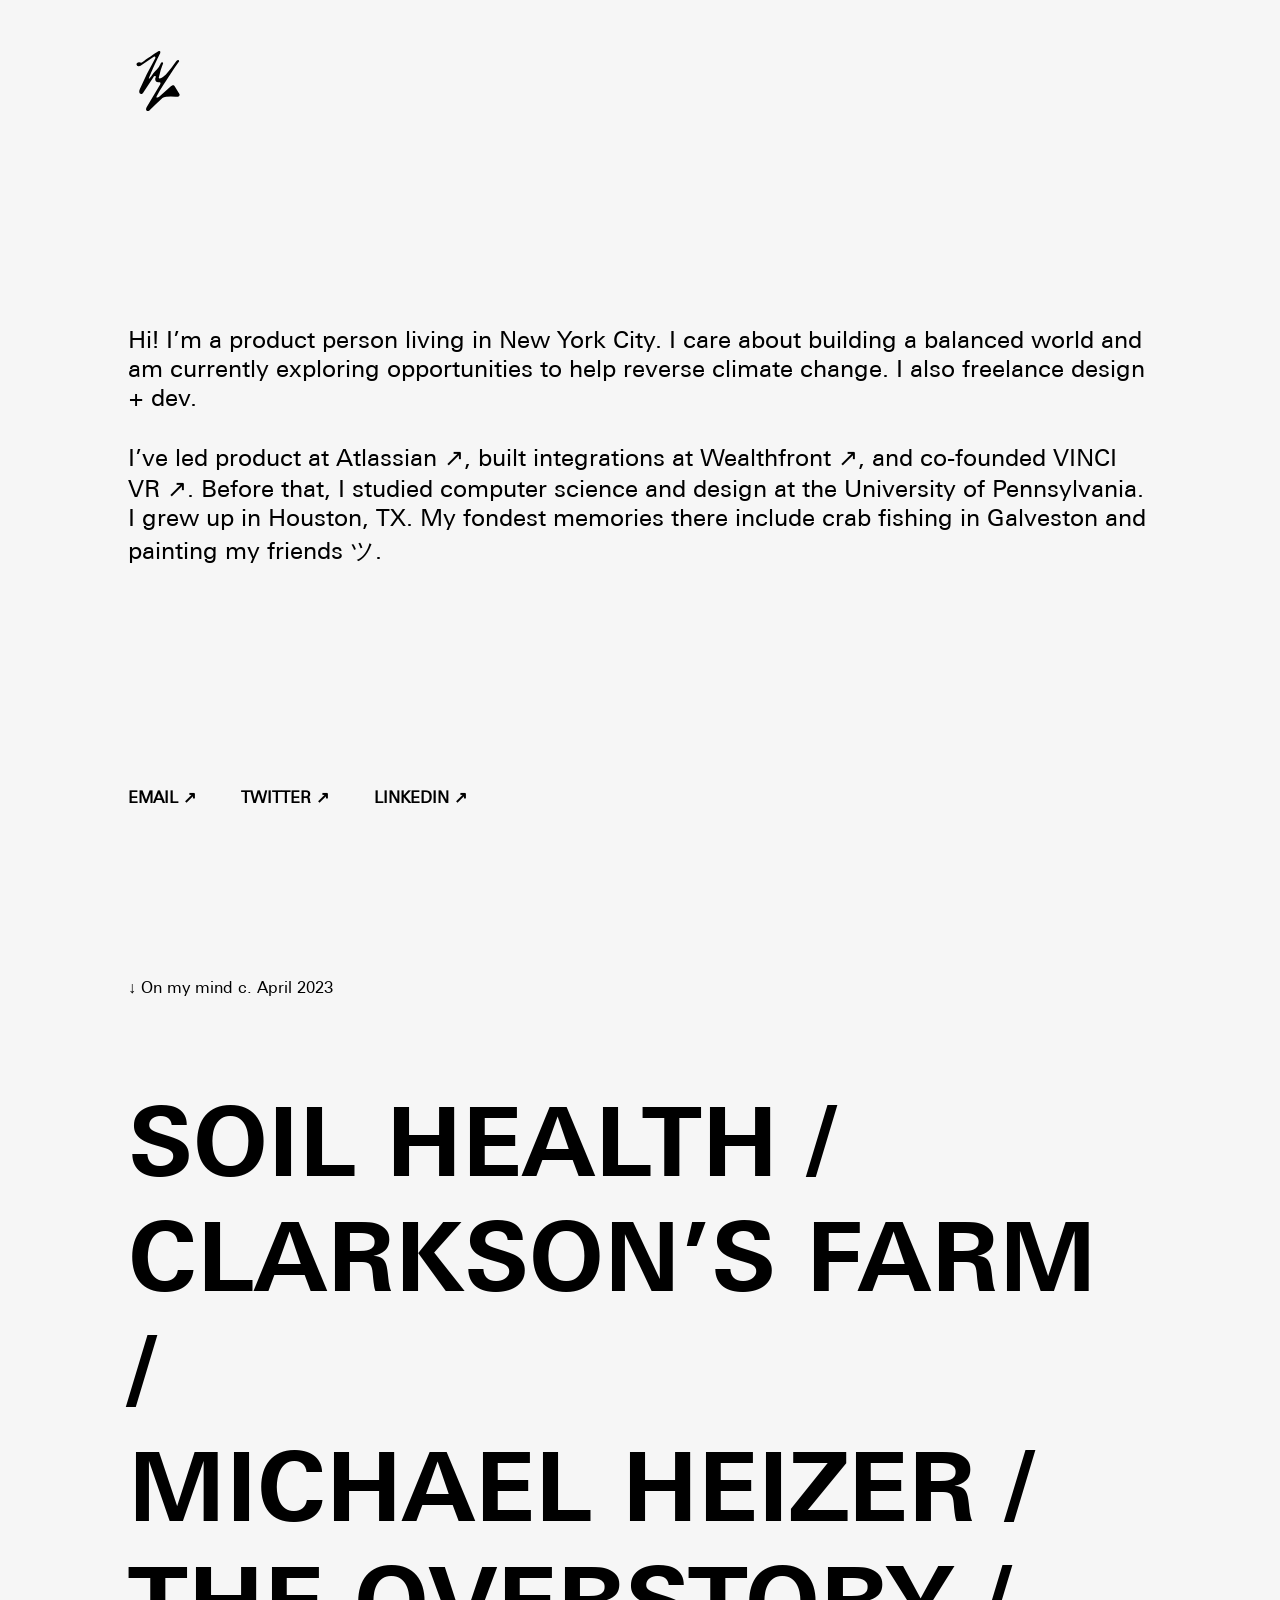
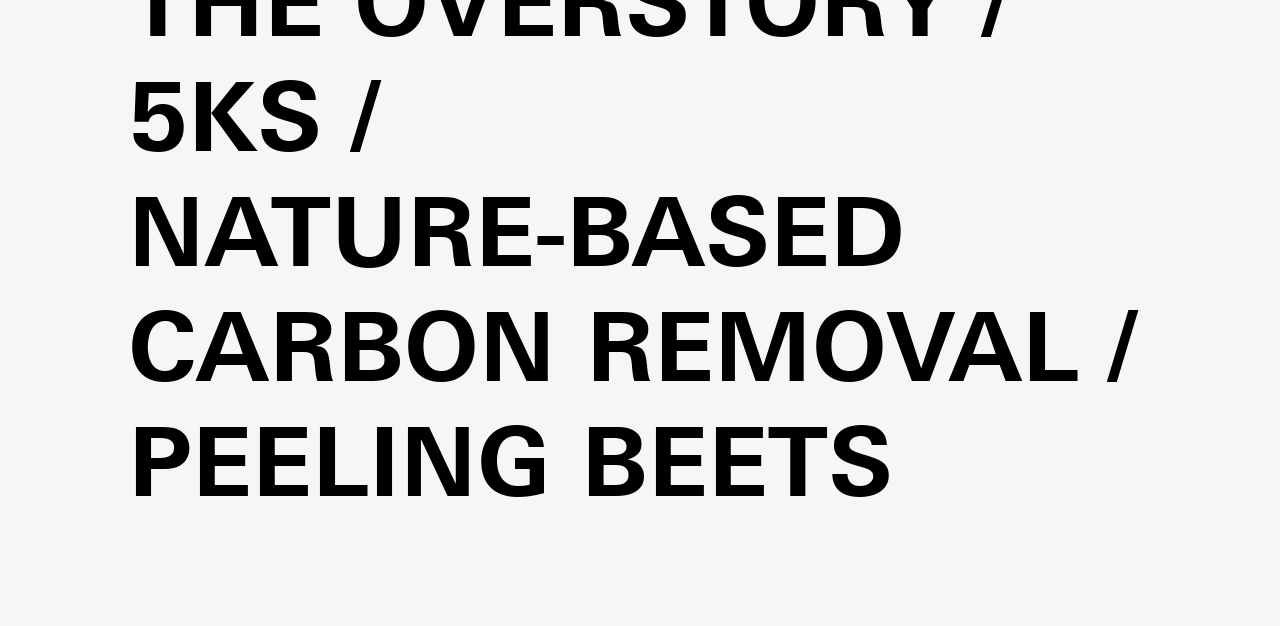
==== index.html @ 4f577766 "fixed index.html name" ====
<html>
  <head>
    <link rel="stylesheet" type="text/css" href="t.css">
    <title>Tiffany Yue</title>
  <body>
    <div class='container'>
      <img src = "logo.svg" alt="ty"/ id='logo-mark'>
      <p class='intro'>
      Hi! I’m a product person living in New York City. I care about building a balanced world and am currently exploring opportunities to help reverse climate change. I also freelance design + dev. <br><br>

      I’ve led <a href='https://www.atlassian.com/company/careers/graduates/apm' target='_blank'>product at Atlassian ↗</a>, <a href='https://www.wealthfront.com/blog/introducing-coinbase/' target='_blank'>built integrations at Wealthfront ↗</a>, and <a href='https://www.vinci-vr.com/' target='_blank'>co-founded VINCI VR ↗</a>. Before that, I studied computer science and design at the University of Pennsylvania. I grew up in Houston, TX. My fondest memories there include crab fishing in Galveston and <a href='https://jmp.sh/yI7St2bC' target='_blank'>painting my friends ツ</a>.<br><br>
      </p>
      <p class='find-me'>
          <a href='mailto:tiffanyzyue@gmail.com' target='_blank' class='contact-link'>EMAIL ↗</a>
          <a href='https://twitter.com/tiffanyyue_' target='_blank' class='contact-link'>TWITTER ↗</a>
          <a href='https://www.linkedin.com/in/tiffanyyue-/' target='_blank' class='contact-link'>LINKEDIN ↗</a>
      </p>
    </div>
    <div class='below-fold'>
      <p class='title'>
          ↓ On my mind c. April 2023
        </p>
      <p class='on-my-mind'>
        SOIL HEALTH / <br>
        CLARKSON’S FARM / <br>
        MICHAEL HEIZER / <br>
        THE OVERSTORY / <br>
        5KS / <br>
        NATURE-BASED CARBON REMOVAL / <br>
        PEELING BEETS
      </p>
    </div>
  </body>
</html>
---- t.css ----
@font-face {
  font-family: univers-next-pro-bold;
  src: url("./fonts/UniversNextProBold.ttf");
}

@font-face {
  font-family: univers-next-pro-regular;
  src: url("./fonts/UniversNextProRegular.ttf");
}

html {
  background-color: F6F6F6;
}

body {
  width: 80%;
  margin: auto;
}

::selection {
  color: white;
  background: black;
}

.container {
  min-height: 86%;
  display: flex;
  flex-direction: column;
  justify-content: space-between;
  padding-top: 5%;
  padding-bottom: 5%;
}

#logo-mark {
  width: 60px;
  margin-bottom: 4%;
}

.contact-link {
  font-weight: bold;
  margin-right: 40px;
  text-decoration: none;
  border-bottom: none;
}

.contact-link:hover {
  color: 0047FF;
  border-bottom: none;
}

.intro {
  font-family:'univers-next-pro-regular';
  font-size: 24px;
}

.find-me {
  font-family:'univers-next-pro-regular';
  font-size: 16px;
}

a {
  color: black;
  transition: 0.2s;
  text-decoration: none;
}

a:hover {
  color: #0047FF;
  border-bottom: 2px solid #0047FF;
  text-decoration-color: black
}

.title {
  font-family:'univers-next-pro-regular';
  font-size: 16px;
  margin-top: 10%;
}

.on-my-mind {
  font-family: 'univers-next-pro-bold';
  font-size: 96px;
}
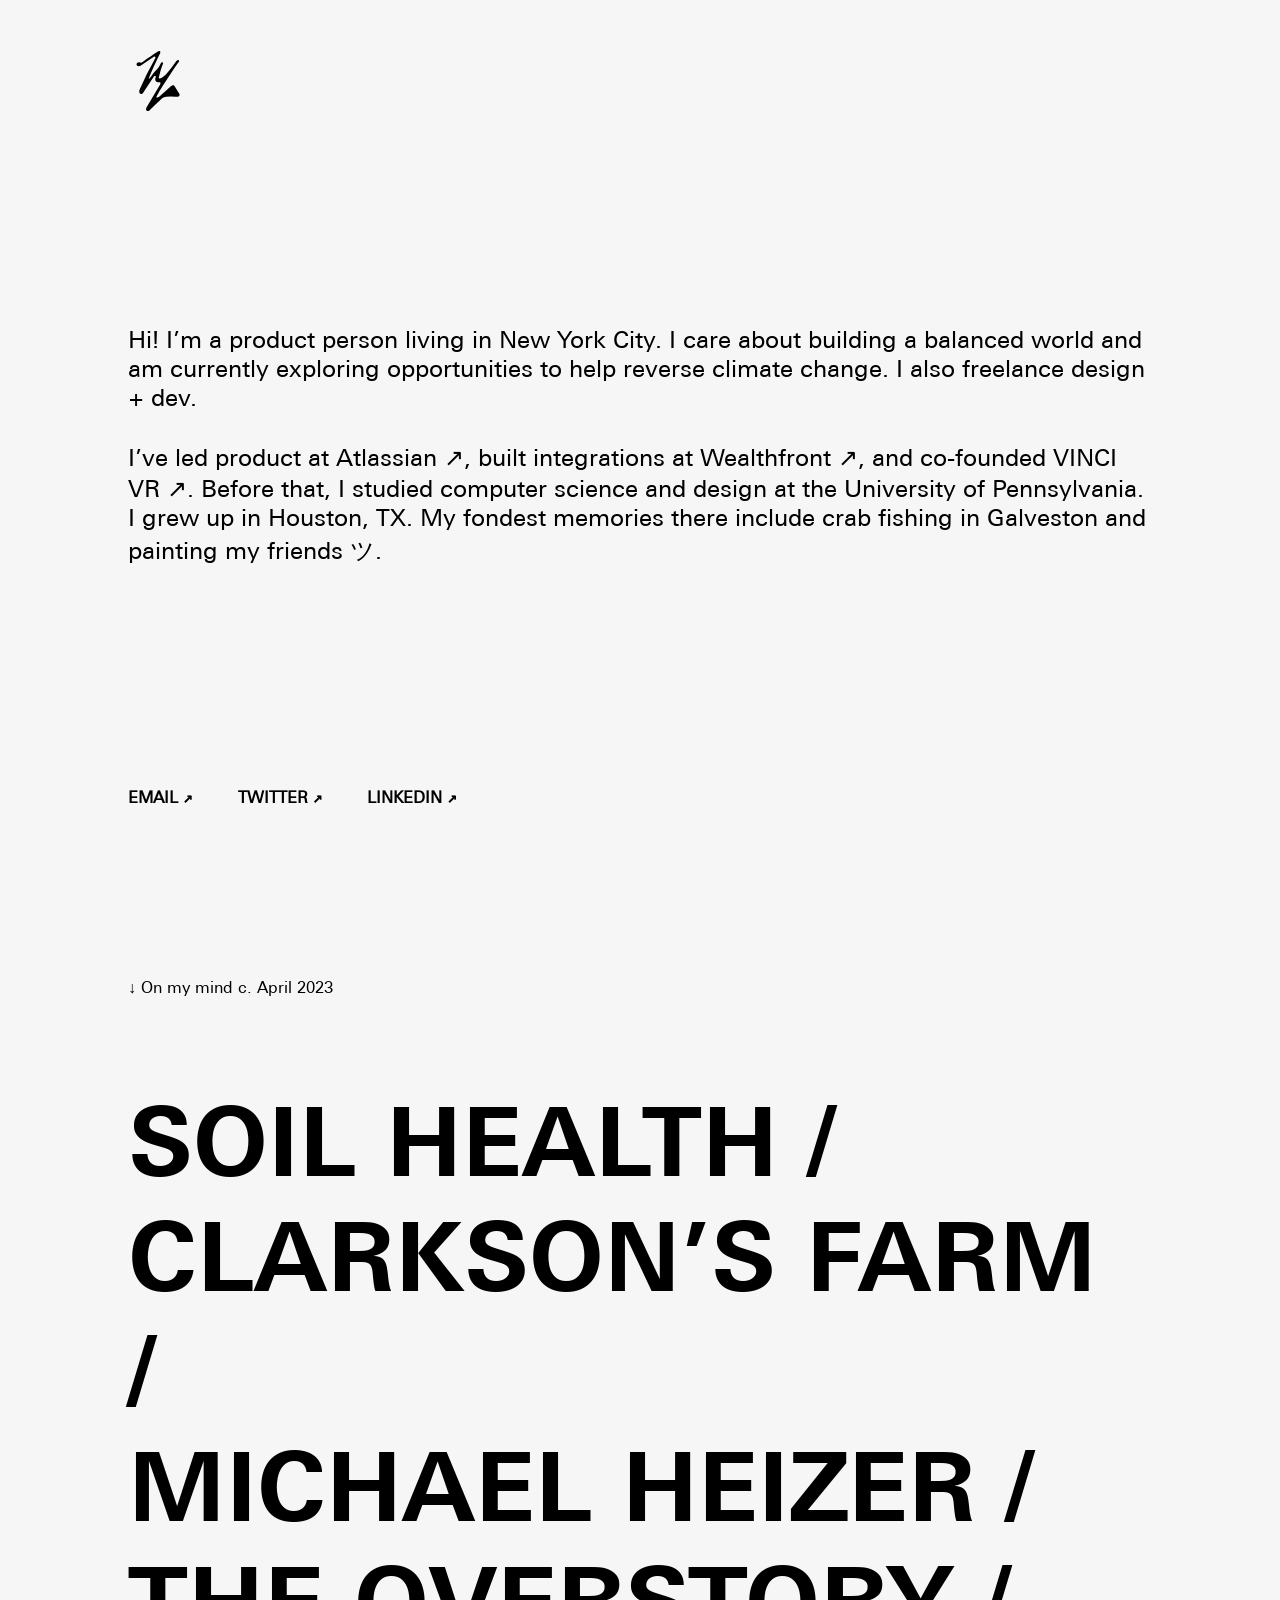
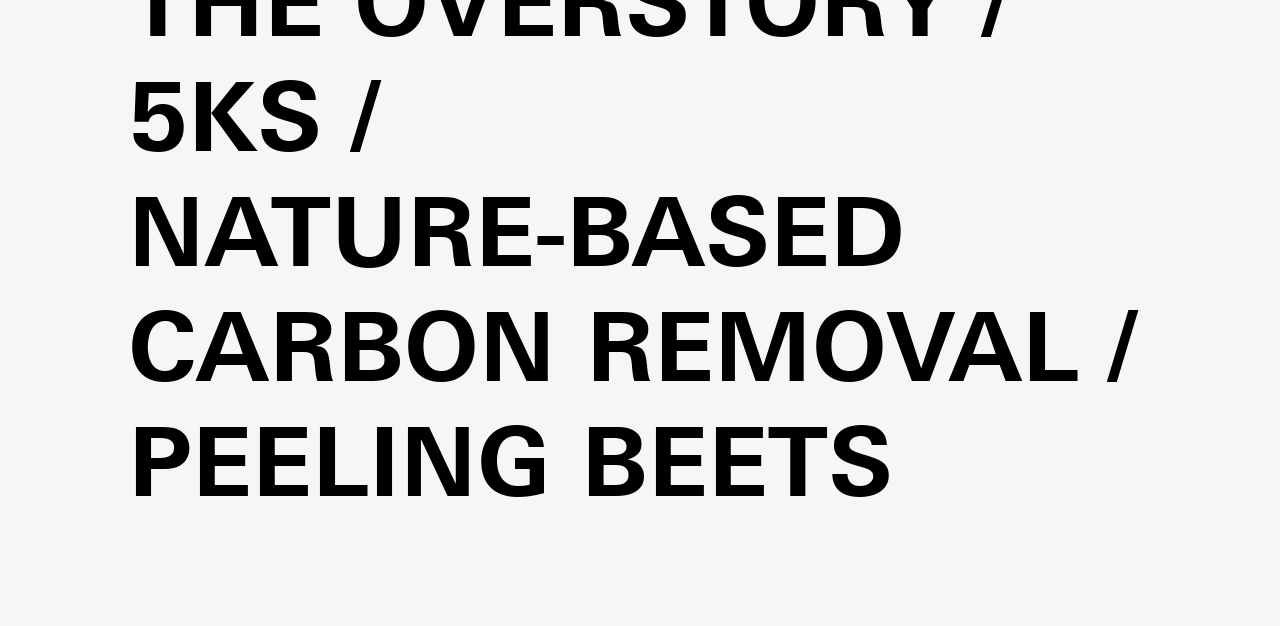
==== commit 8e71d778: "fixed emojis" ====
--- a/index.html
+++ b/index.html
@@ -8,12 +8,12 @@
       <p class='intro'>
       Hi! I’m a product person living in New York City. I care about building a balanced world and am currently exploring opportunities to help reverse climate change. I also freelance design + dev. <br><br>
 
-      I’ve led <a href='https://www.atlassian.com/company/careers/graduates/apm' target='_blank'>product at Atlassian ↗</a>, <a href='https://www.wealthfront.com/blog/introducing-coinbase/' target='_blank'>built integrations at Wealthfront ↗</a>, and <a href='https://www.vinci-vr.com/' target='_blank'>co-founded VINCI VR ↗</a>. Before that, I studied computer science and design at the University of Pennsylvania. I grew up in Houston, TX. My fondest memories there include crab fishing in Galveston and <a href='https://jmp.sh/yI7St2bC' target='_blank'>painting my friends ツ</a>.<br><br>
+      I’ve led <a href='https://www.atlassian.com/company/careers/graduates/apm' target='_blank'>product at Atlassian <span style="font-family: monospace">↗</span></a>, <a href='https://www.wealthfront.com/blog/introducing-coinbase/' target='_blank'>built integrations at Wealthfront <span style="font-family: monospace">↗</span></a>, and <a href='https://www.vinci-vr.com/' target='_blank'>co-founded VINCI VR <span style="font-family: monospace">↗</span></a>. Before that, I studied computer science and design at the University of Pennsylvania. I grew up in Houston, TX. My fondest memories there include crab fishing in Galveston and <a href='https://jmp.sh/yI7St2bC' target='_blank'>painting my friends ツ</a>.<br><br>
       </p>
       <p class='find-me'>
-          <a href='mailto:tiffanyzyue@gmail.com' target='_blank' class='contact-link'>EMAIL ↗</a>
-          <a href='https://twitter.com/tiffanyyue_' target='_blank' class='contact-link'>TWITTER ↗</a>
-          <a href='https://www.linkedin.com/in/tiffanyyue-/' target='_blank' class='contact-link'>LINKEDIN ↗</a>
+          <a href='mailto:tiffanyzyue@gmail.com' target='_blank' class='contact-link'>EMAIL <span style="font-family: monospace">↗</span></a>
+          <a href='https://twitter.com/tiffanyyue_' target='_blank' class='contact-link'>TWITTER <span style="font-family: monospace">↗</span></a>
+          <a href='https://www.linkedin.com/in/tiffanyyue-/' target='_blank' class='contact-link'>LINKEDIN <span style="font-family: monospace">↗</span></a>
       </p>
     </div>
     <div class='below-fold'>
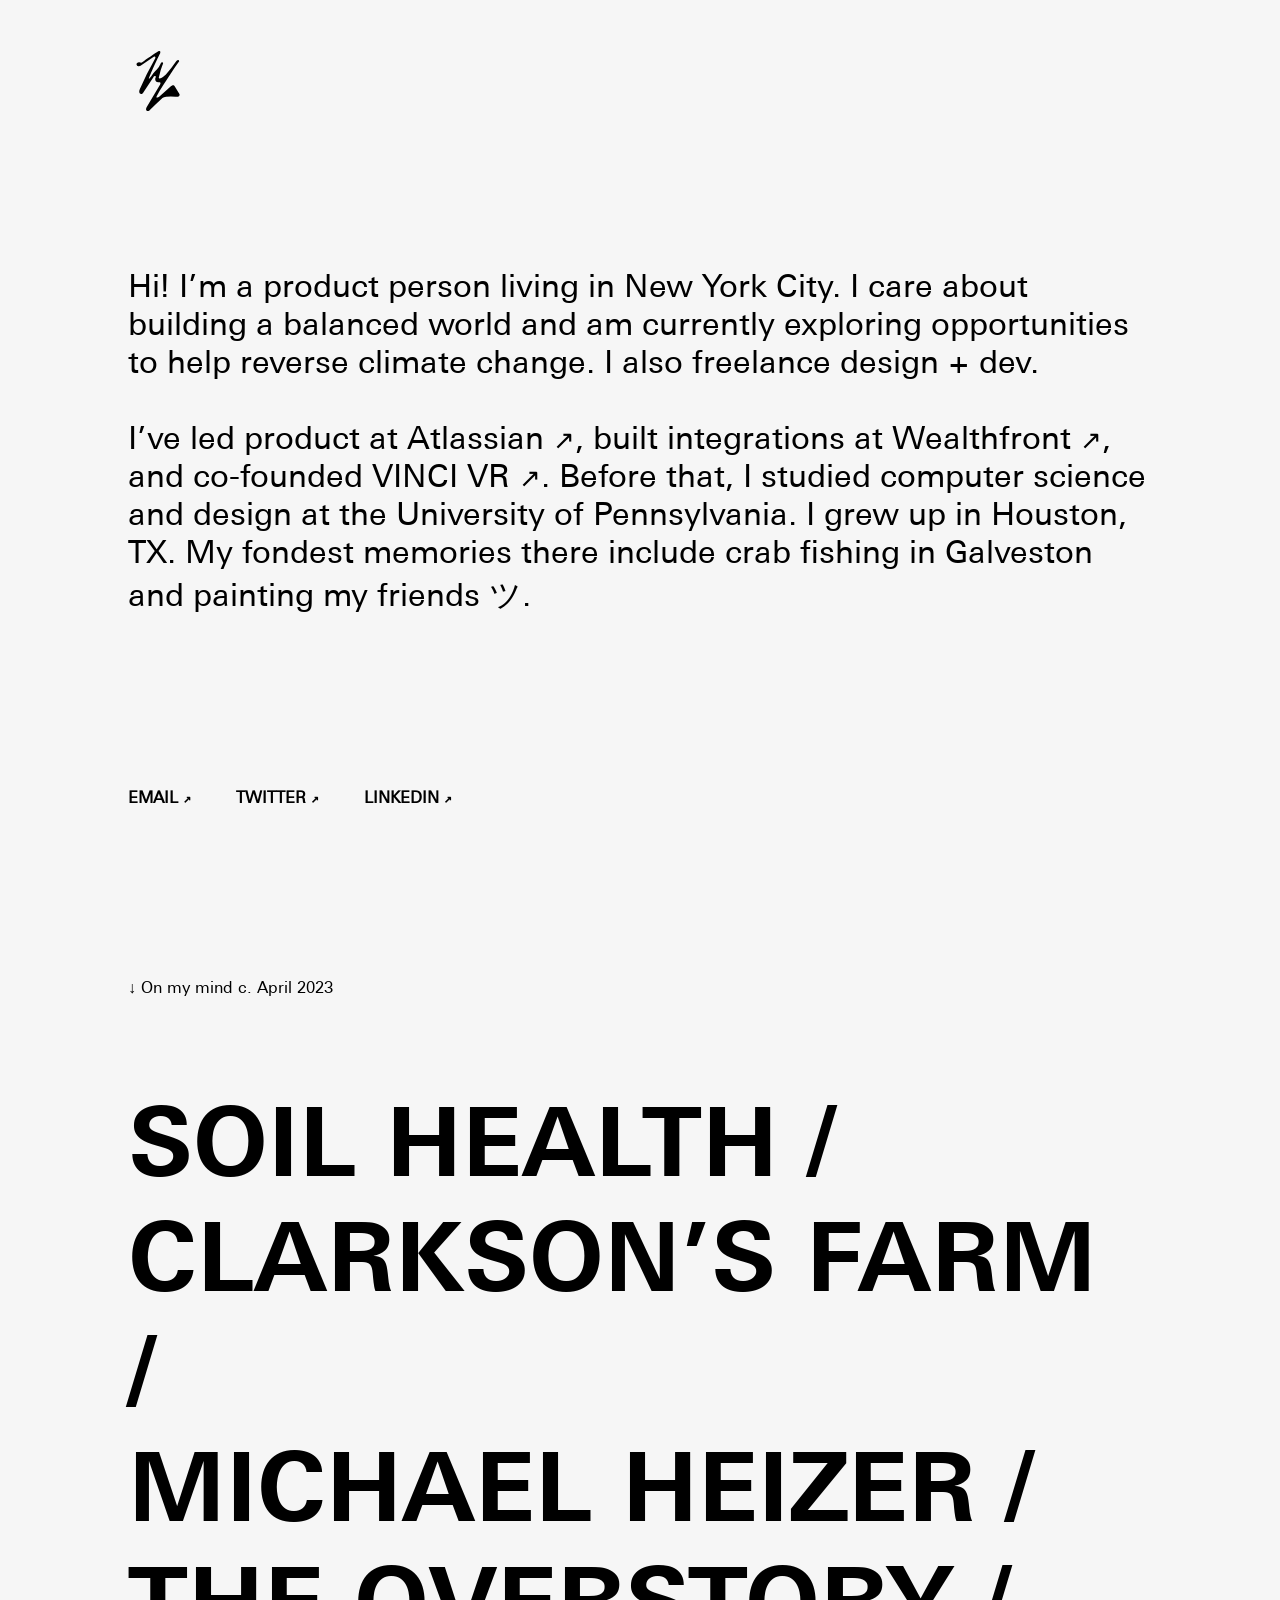
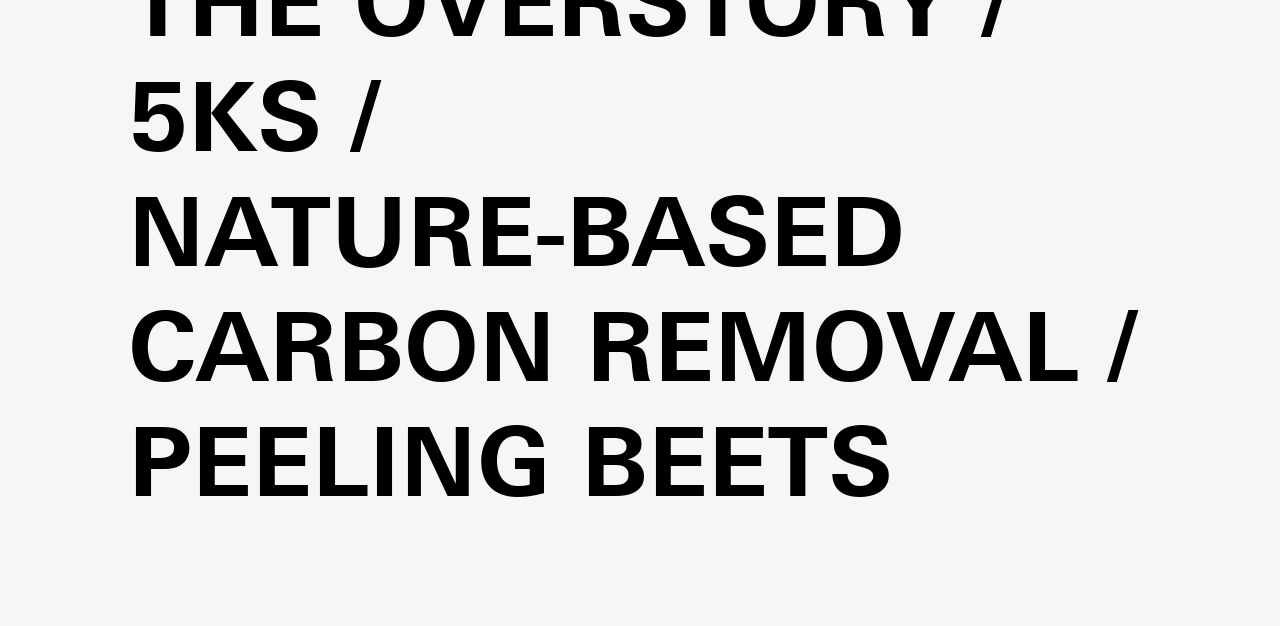
==== commit d7da37c7: "added favicon, fixed mobile font size" ====
--- a/index.html
+++ b/index.html
@@ -1,6 +1,7 @@
 <html>
   <head>
     <link rel="stylesheet" type="text/css" href="t.css">
+    <link rel="icon" type="image/x-icon" href="t-favicon.png">
     <title>Tiffany Yue</title>
   <body>
     <div class='container'>
--- a/t.css
+++ b/t.css
@@ -50,12 +50,12 @@
 
 .intro {
   font-family:'univers-next-pro-regular';
-  font-size: 24px;
+  font-size: 2em;
 }
 
 .find-me {
   font-family:'univers-next-pro-regular';
-  font-size: 16px;
+  font-size: 1em;
 }
 
 a {
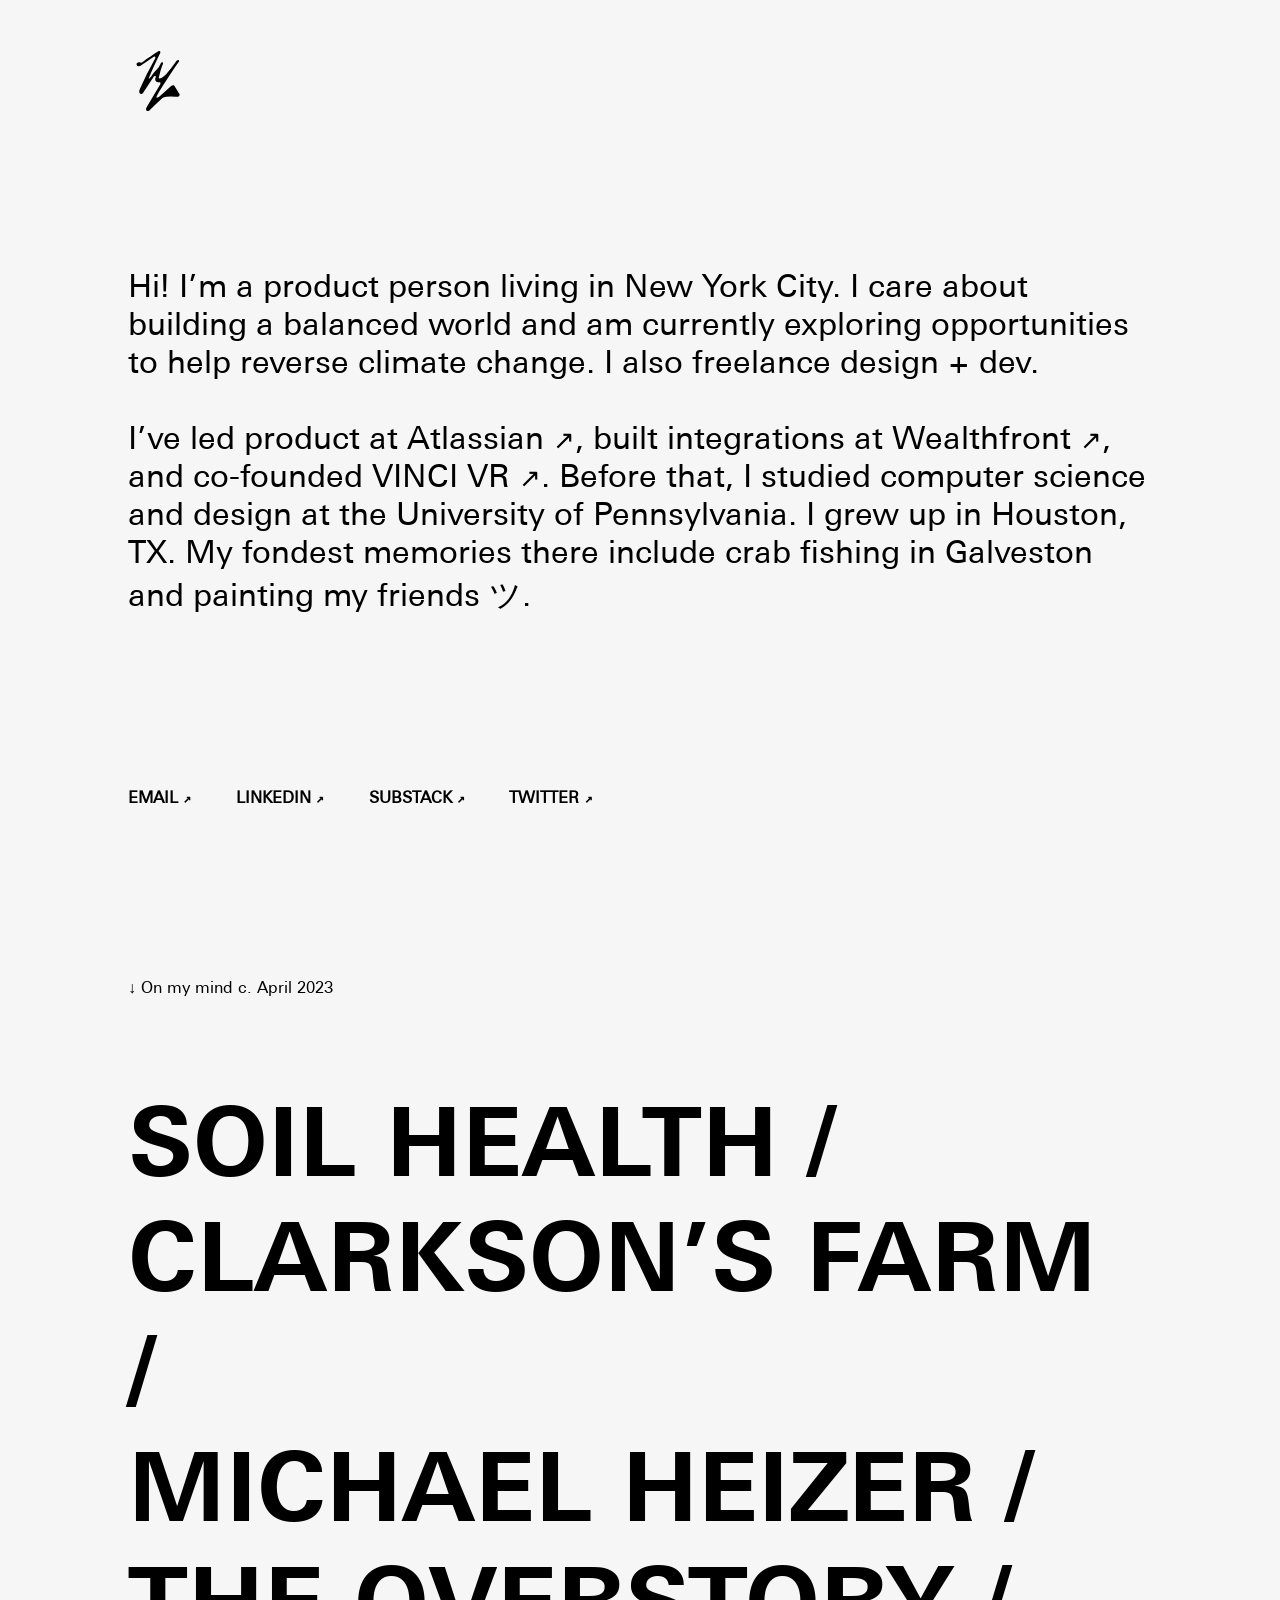
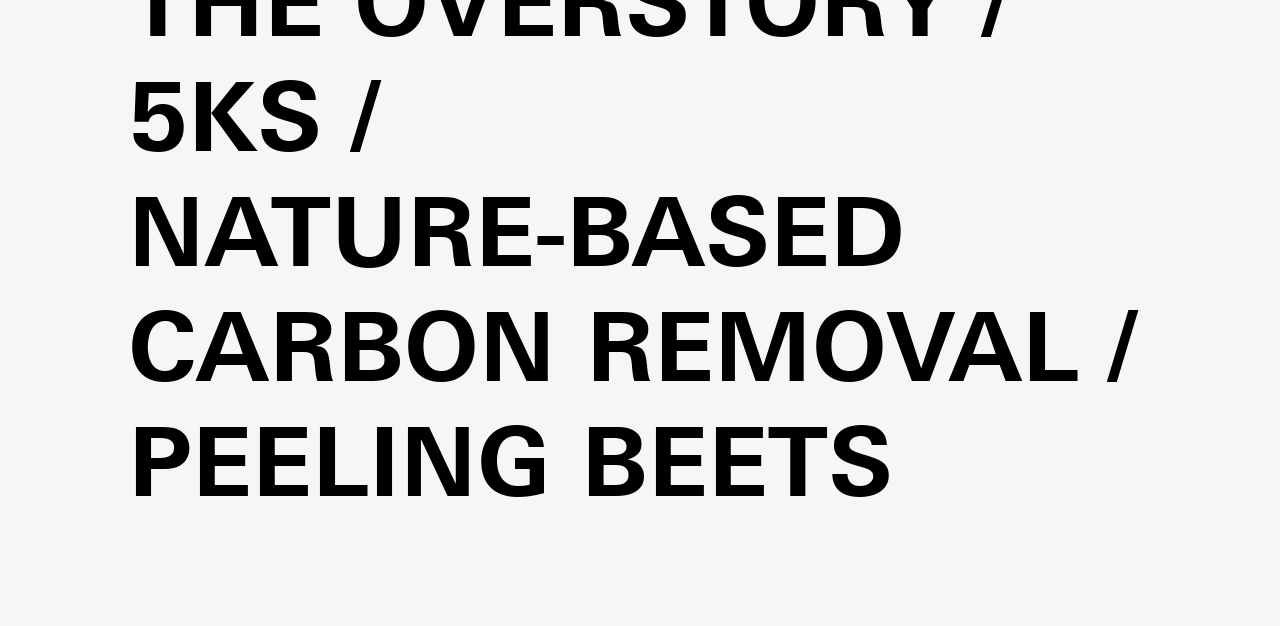
==== commit 7f087e7f: "added Substack link" ====
--- a/index.html
+++ b/index.html
@@ -13,8 +13,9 @@
       </p>
       <p class='find-me'>
           <a href='mailto:tiffanyzyue@gmail.com' target='_blank' class='contact-link'>EMAIL <span style="font-family: monospace">↗</span></a>
+          <a href='https://www.linkedin.com/in/tiffanyyue-/' target='_blank' class='contact-link'>LINKEDIN <span style="font-family: monospace">↗</span></a>
+          <a href='https://commonclimate.substack.com/' target='_blank' class='contact-link'>SUBSTACK <span style="font-family: monospace">↗</span></a>
           <a href='https://twitter.com/tiffanyyue_' target='_blank' class='contact-link'>TWITTER <span style="font-family: monospace">↗</span></a>
-          <a href='https://www.linkedin.com/in/tiffanyyue-/' target='_blank' class='contact-link'>LINKEDIN <span style="font-family: monospace">↗</span></a>
       </p>
     </div>
     <div class='below-fold'>
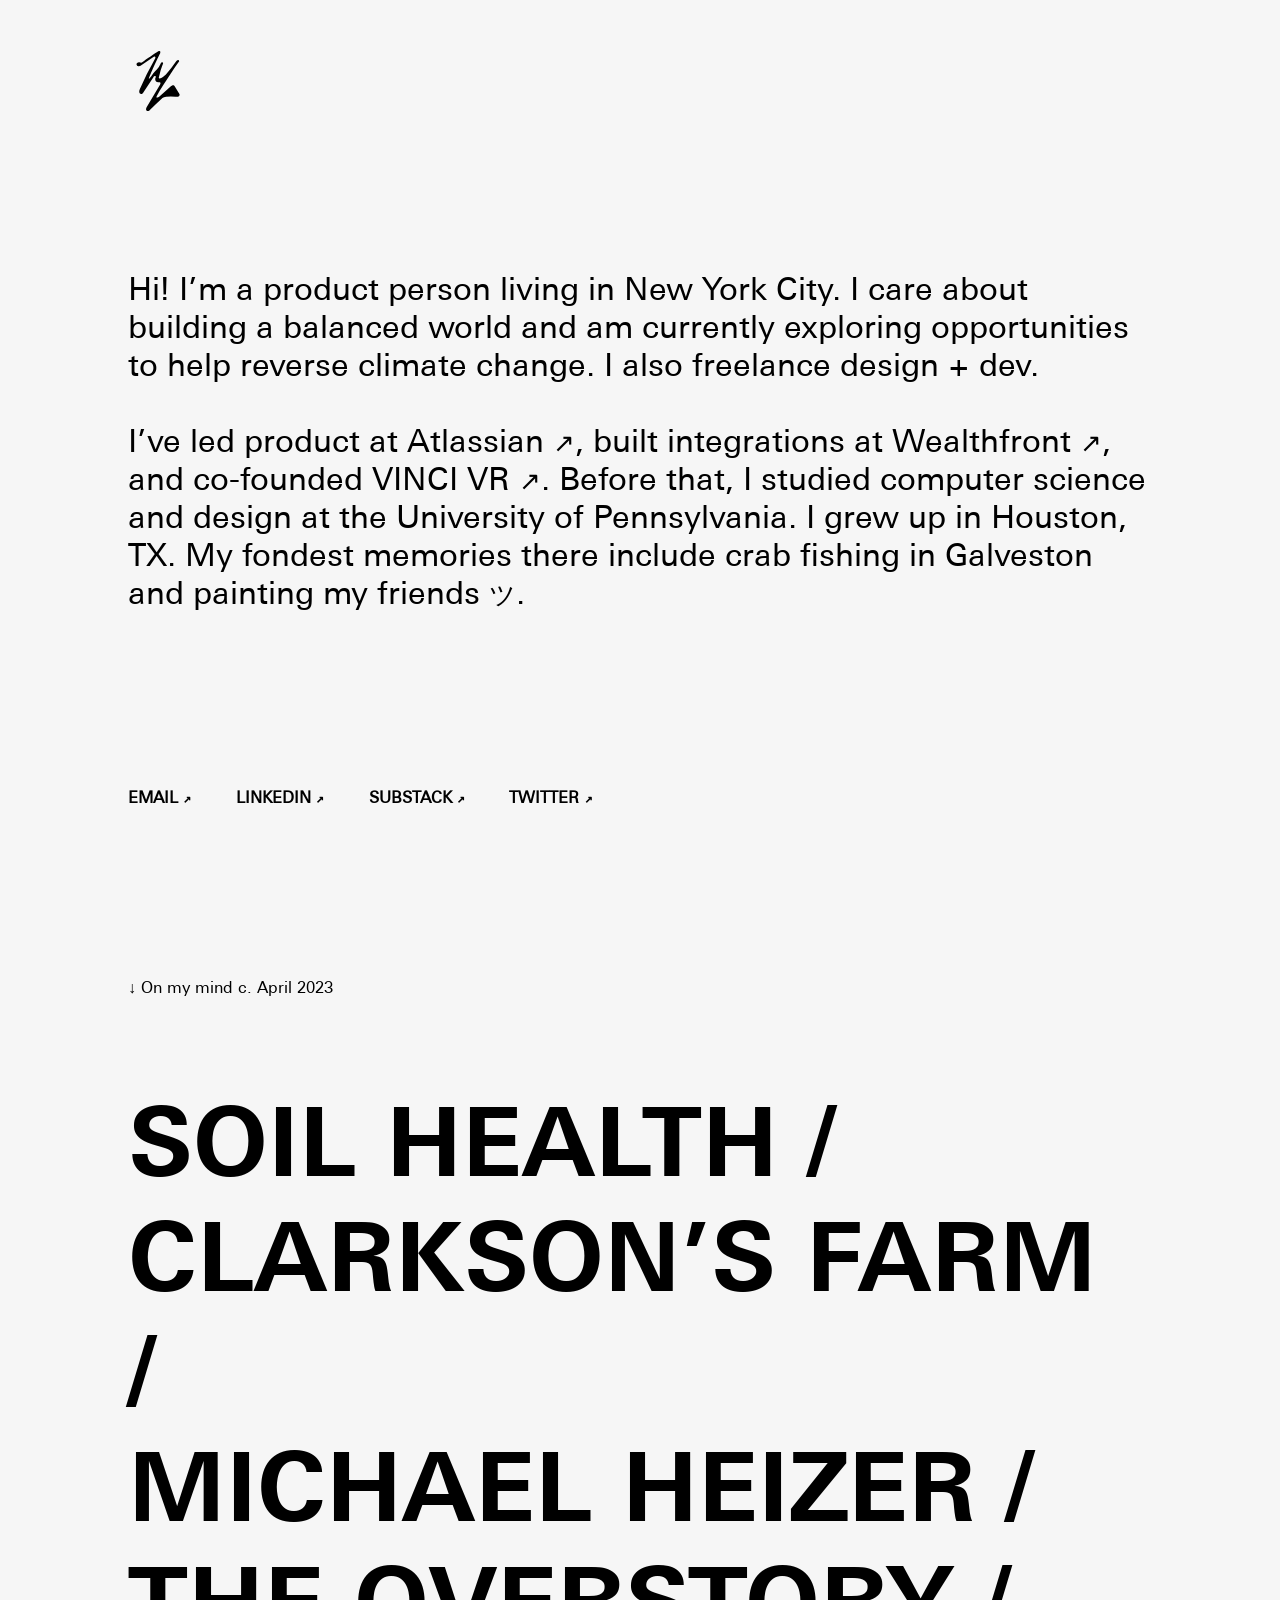
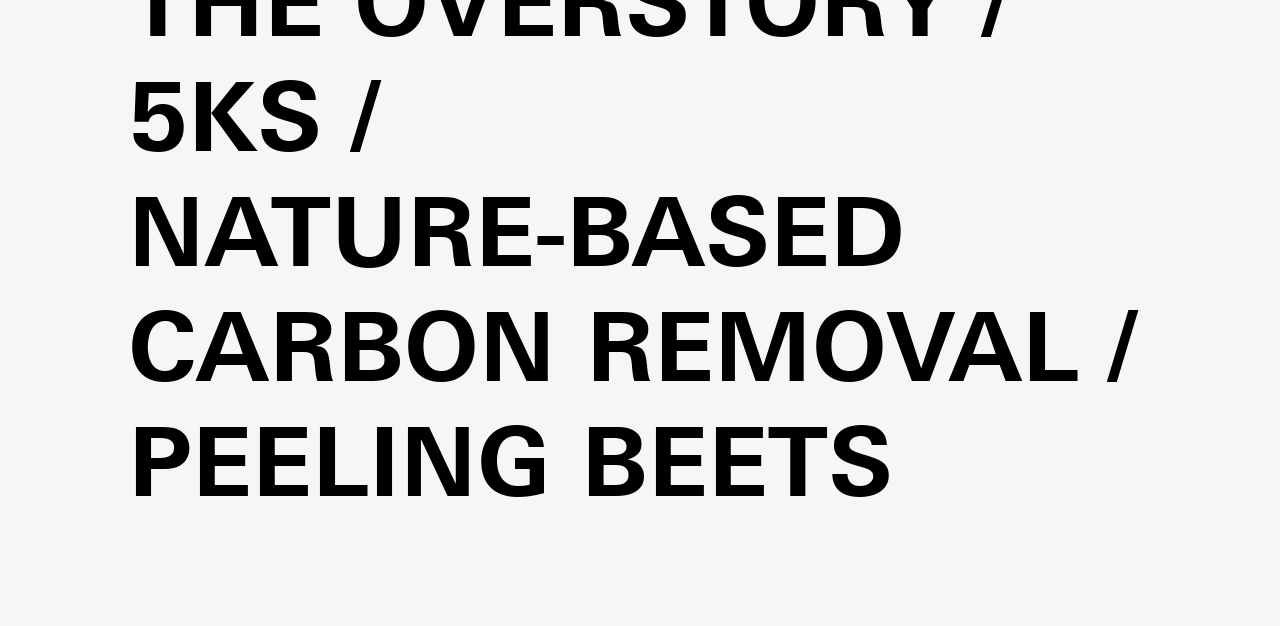
==== commit 2af042a9: "styling on smile for consistent line height" ====
--- a/index.html
+++ b/index.html
@@ -9,7 +9,7 @@
       <p class='intro'>
       Hi! I’m a product person living in New York City. I care about building a balanced world and am currently exploring opportunities to help reverse climate change. I also freelance design + dev. <br><br>
 
-      I’ve led <a href='https://www.atlassian.com/company/careers/graduates/apm' target='_blank'>product at Atlassian <span style="font-family: monospace">↗</span></a>, <a href='https://www.wealthfront.com/blog/introducing-coinbase/' target='_blank'>built integrations at Wealthfront <span style="font-family: monospace">↗</span></a>, and <a href='https://www.vinci-vr.com/' target='_blank'>co-founded VINCI VR <span style="font-family: monospace">↗</span></a>. Before that, I studied computer science and design at the University of Pennsylvania. I grew up in Houston, TX. My fondest memories there include crab fishing in Galveston and <a href='https://jmp.sh/yI7St2bC' target='_blank'>painting my friends ツ</a>.<br><br>
+      I’ve led <a href='https://www.atlassian.com/company/careers/graduates/apm' target='_blank'>product at Atlassian <span style="font-family: monospace">↗</span></a>, <a href='https://www.wealthfront.com/blog/introducing-coinbase/' target='_blank'>built integrations at Wealthfront <span style="font-family: monospace">↗</span></a>, and <a href='https://www.vinci-vr.com/' target='_blank'>co-founded VINCI VR <span style="font-family: monospace">↗</span></a>. Before that, I studied computer science and design at the University of Pennsylvania. I grew up in Houston, TX. My fondest memories there include crab fishing in Galveston and <a href='https://jmp.sh/yI7St2bC' target='_blank'>painting my friends <span style="font-family: monospace">ツ</span></a>.<br><br>
       </p>
       <p class='find-me'>
           <a href='mailto:tiffanyzyue@gmail.com' target='_blank' class='contact-link'>EMAIL <span style="font-family: monospace">↗</span></a>
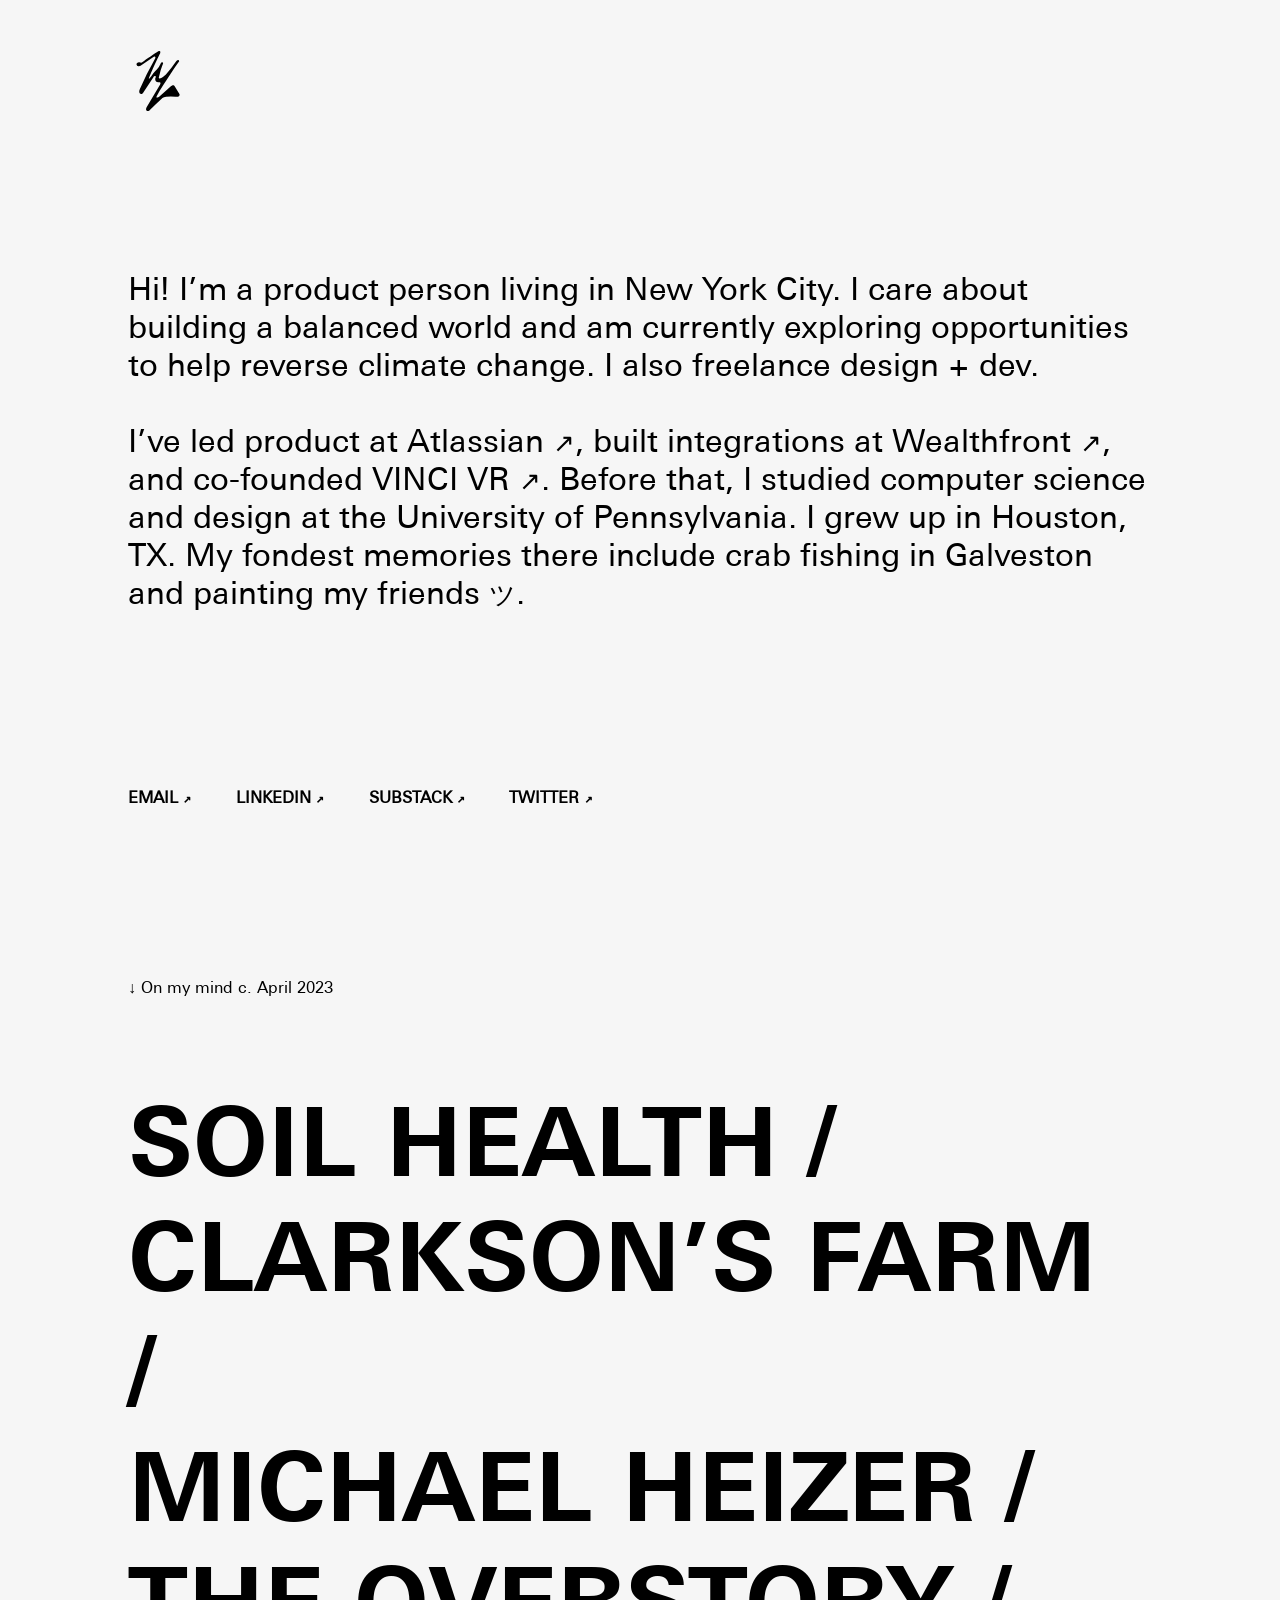
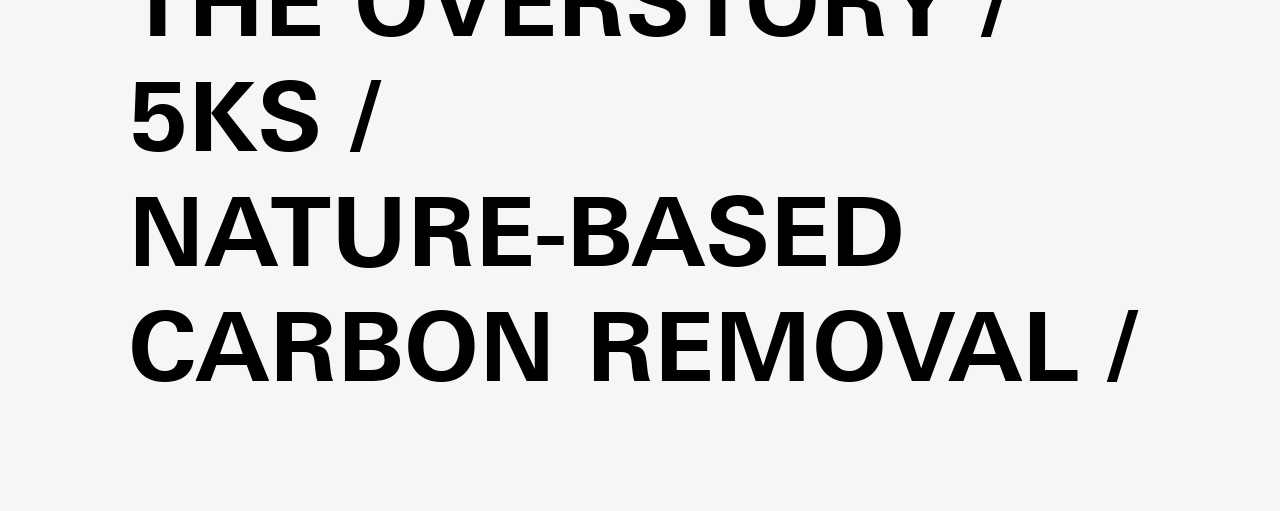
==== commit a602f3af: "removed peeling beetss" ====
--- a/index.html
+++ b/index.html
@@ -29,7 +29,6 @@
         THE OVERSTORY / <br>
         5KS / <br>
         NATURE-BASED CARBON REMOVAL / <br>
-        PEELING BEETS
       </p>
     </div>
   </body>
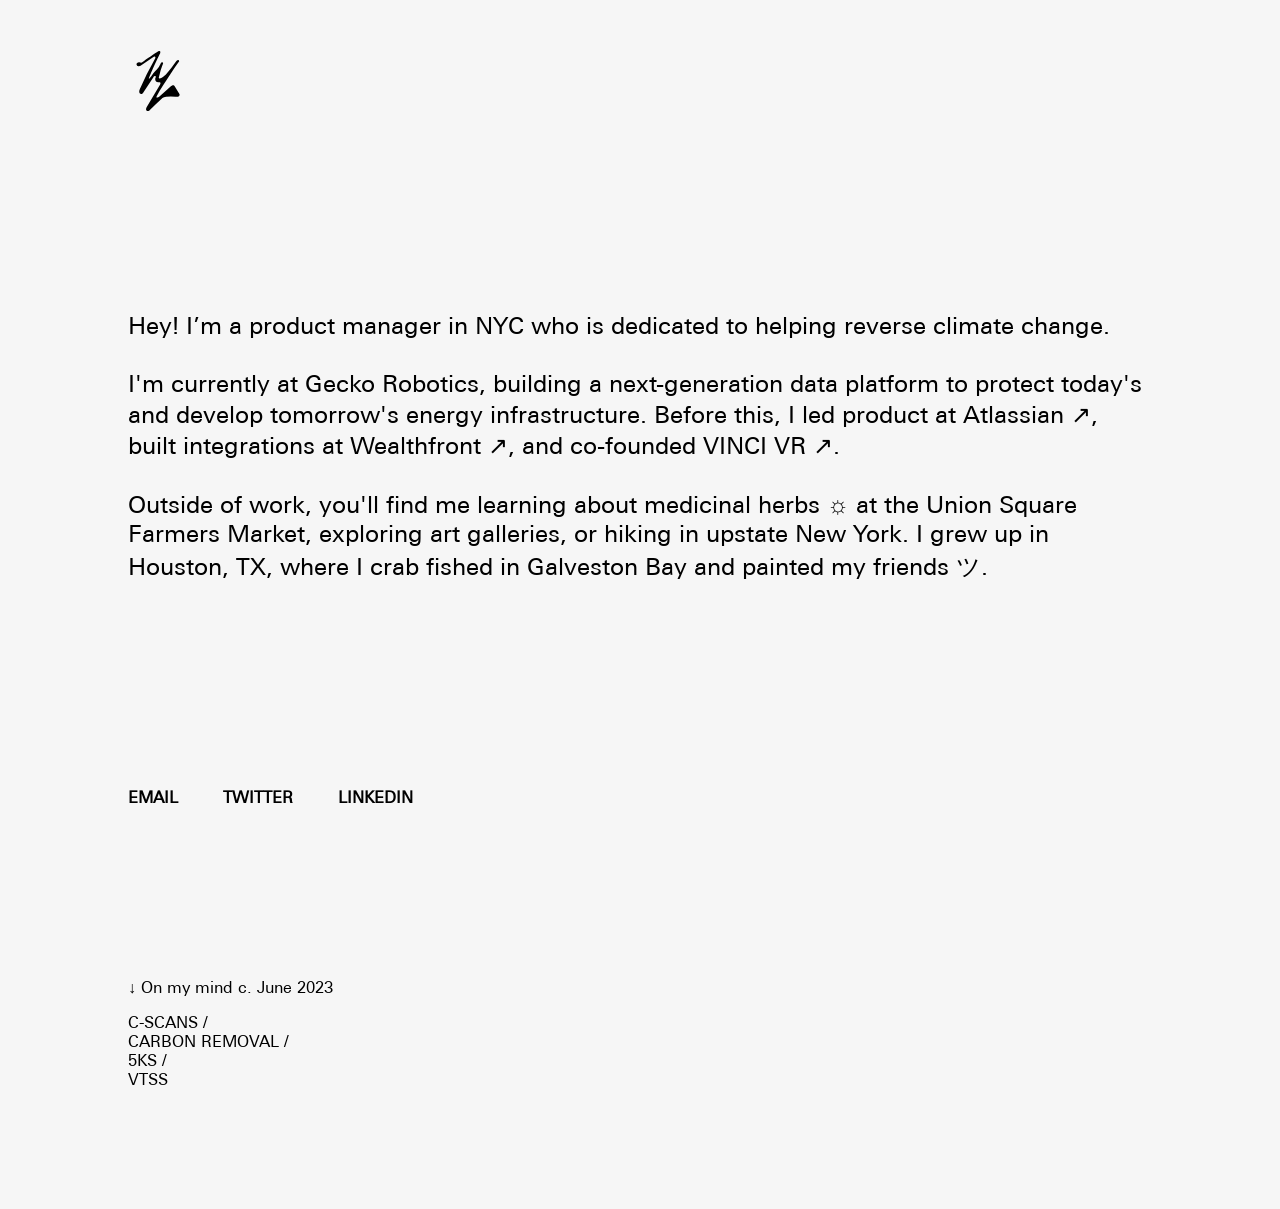
==== commit c9aab207: "Updated for Gecko, June" ====
--- a/index.html
+++ b/index.html
@@ -1,34 +1,32 @@
 <html>
   <head>
     <link rel="stylesheet" type="text/css" href="t.css">
-    <link rel="icon" type="image/x-icon" href="t-favicon.png">
     <title>Tiffany Yue</title>
   <body>
     <div class='container'>
       <img src = "logo.svg" alt="ty"/ id='logo-mark'>
       <p class='intro'>
-      Hi! I’m a product person living in New York City. I care about building a balanced world and am currently exploring opportunities to help reverse climate change. I also freelance design + dev. <br><br>
+      Hey! I’m a product manager in NYC who is dedicated to helping reverse climate change.<br><br>
 
-      I’ve led <a href='https://www.atlassian.com/company/careers/graduates/apm' target='_blank'>product at Atlassian <span style="font-family: monospace">↗</span></a>, <a href='https://www.wealthfront.com/blog/introducing-coinbase/' target='_blank'>built integrations at Wealthfront <span style="font-family: monospace">↗</span></a>, and <a href='https://www.vinci-vr.com/' target='_blank'>co-founded VINCI VR <span style="font-family: monospace">↗</span></a>. Before that, I studied computer science and design at the University of Pennsylvania. I grew up in Houston, TX. My fondest memories there include crab fishing in Galveston and <a href='https://jmp.sh/yI7St2bC' target='_blank'>painting my friends <span style="font-family: monospace">ツ</span></a>.<br><br>
+      I'm currently at <a href='https://www.geckorobotics.com/'>Gecko Robotics</a>, building a next-generation data platform to protect today's and develop tomorrow's energy infrastructure. Before this, I led <a href='https://www.atlassian.com/company/careers/graduates/apm' target='_blank'>product at Atlassian ↗</a>, <a href='https://www.wealthfront.com/blog/introducing-coinbase/' target='_blank'>built integrations at Wealthfront ↗</a>, and <a href='https://www.vinci-vr.com/' target='_blank'>co-founded VINCI VR ↗</a>. <br><br>
+
+      Outside of work, you'll find me learning about <a href='https://www.furnacecreekfarm.com/'>medicinal herbs ☼</a> at the Union Square Farmers Market, exploring art galleries, or hiking in upstate New York. I grew up in Houston, TX, where I crab fished in Galveston Bay and <a href='https://jmp.sh/yI7St2bC' target='_blank'>painted my friends ツ</a>.<br><br>
       </p>
       <p class='find-me'>
-          <a href='mailto:tiffanyzyue@gmail.com' target='_blank' class='contact-link'>EMAIL <span style="font-family: monospace">↗</span></a>
-          <a href='https://www.linkedin.com/in/tiffanyyue-/' target='_blank' class='contact-link'>LINKEDIN <span style="font-family: monospace">↗</span></a>
-          <a href='https://commonclimate.substack.com/' target='_blank' class='contact-link'>SUBSTACK <span style="font-family: monospace">↗</span></a>
-          <a href='https://twitter.com/tiffanyyue_' target='_blank' class='contact-link'>TWITTER <span style="font-family: monospace">↗</span></a>
+          <a href='mailto:tiffanyzyue@gmail.com' target='_blank' class='contact-link'>EMAIL</a>
+          <a href='https://twitter.com/tiffanyyue_' target='_blank' class='contact-link'>TWITTER</a>
+          <a href='https://www.linkedin.com/in/tiffanyyue-/' target='_blank' class='contact-link'>LINKEDIN</a>
       </p>
     </div>
     <div class='below-fold'>
       <p class='title'>
-          ↓ On my mind c. April 2023
+          ↓ On my mind c. June 2023
         </p>
       <p class='on-my-mind'>
-        SOIL HEALTH / <br>
-        CLARKSON’S FARM / <br>
-        MICHAEL HEIZER / <br>
-        THE OVERSTORY / <br>
+        C-SCANS / <br>
+        CARBON REMOVAL / <br>
         5KS / <br>
-        NATURE-BASED CARBON REMOVAL / <br>
+        VTSS <BR>
       </p>
     </div>
   </body>
--- a/t.css
+++ b/t.css
@@ -50,12 +50,12 @@
 
 .intro {
   font-family:'univers-next-pro-regular';
-  font-size: 2em;
+  font-size: 24px;
 }
 
 .find-me {
   font-family:'univers-next-pro-regular';
-  font-size: 1em;
+  font-size: 16px;
 }
 
 a {
@@ -77,6 +77,7 @@
 }
 
 .on-my-mind {
-  font-family: 'univers-next-pro-bold';
-  font-size: 96px;
+  font-family: 'univers-next-pro-regular';
+  font-size: 16px;
+  padding-bottom: 10%;
 }
